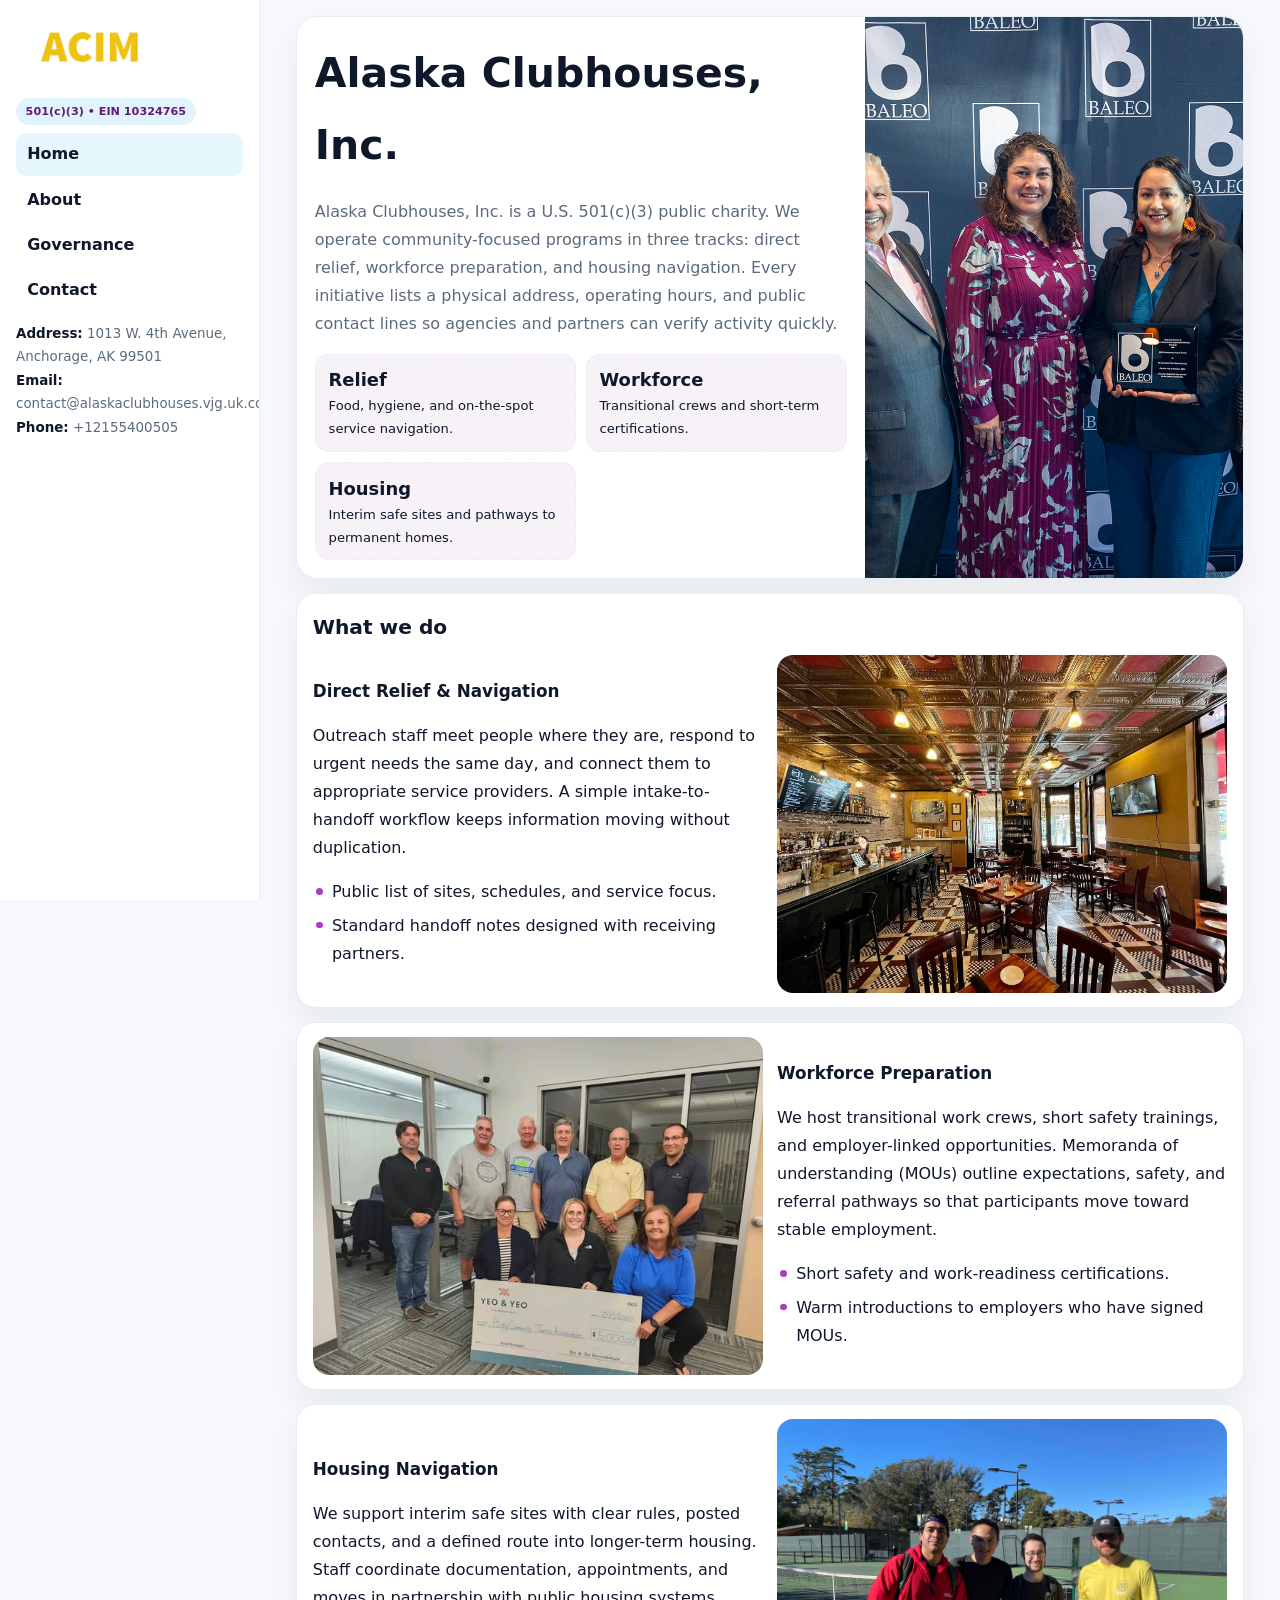
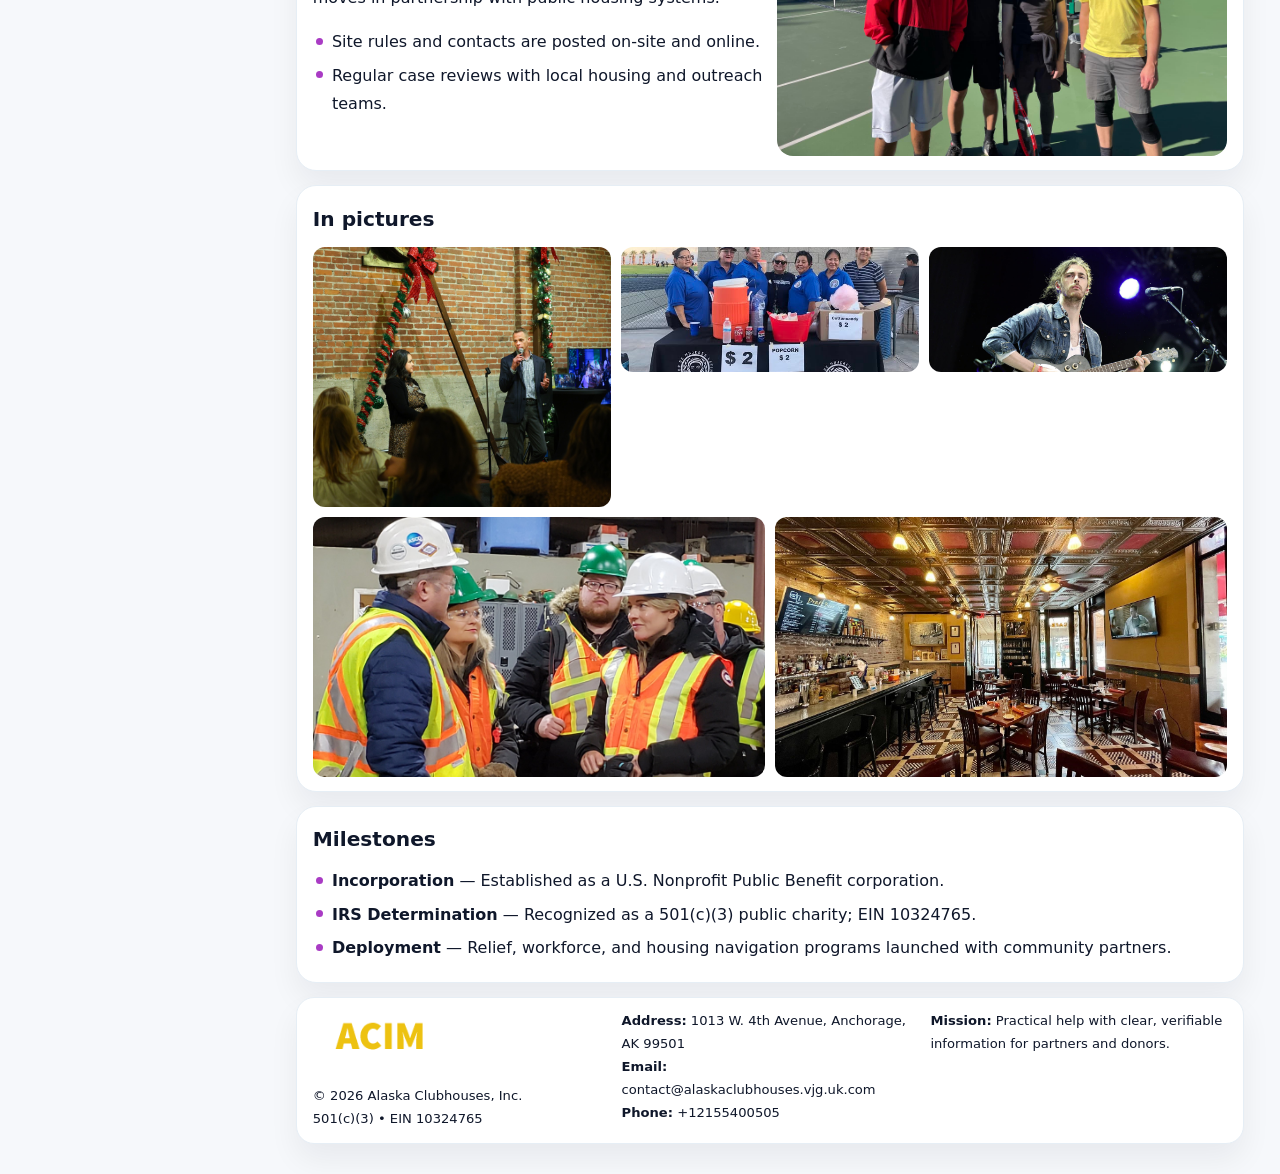
==== index.html @ 0bc235ca "Initial commit" ====
<!doctype html><html lang="en"><head>
<meta charset="utf-8">
<meta name="viewport" content="width=device-width,initial-scale=1">
<title>Alaska Clubhouses, Inc. – Nonprofit • 2025</title>
<link rel="stylesheet" href="assets/styles.css">
<link rel="icon" href="images/logo.png">
<meta name="data-ein" content="10324765">
<meta name="data-name" content="Alaska Clubhouses, Inc.">
  <meta name="description" content="Dedicated to community services, education, and direct relief, Alaska Clubhouses, Inc.">
</head>
<body>
<div style="position:absolute;left:-9999px;top:-9999px;opacity:0" data-uniq="{{UNIQUE_BLOB}}">
  <span>Dedicated to community services, education, and direct relief, Alaska Clubhouses, Inc.</span><svg width="12" height="12" viewBox="0 0 12 12" xmlns="http://www.w3.org/2000/svg"><circle cx="6" cy="6" r="5" fill="#9d174d"/></svg><img src="images/land.jpg" width="1" height="1" alt="" loading="lazy"/>
</div>

<div class="layout">
  <aside class="aside">
    <div class="logo">
      <a href="index.html"><img src="images/logo.png" alt="Logo"></a>
    </div>
    <div class="tag">501(c)(3) • EIN 10324765</div>
    <nav class="c0abd1668a8" style="margin-top:8px">
      <a class="active" href="index.html">Home</a>
      <a href="about.html">About</a>
      <a href="governance.html">Governance</a>
      <a href="contact.html">Contact</a>
    </nav>
    <div class="meta">
      <div><strong>Address:</strong> 1013 W. 4th Avenue,
Anchorage, AK 99501</div>
      <div><strong>Email:</strong> contact@alaskaclubhouses.vjg.uk.com</div>
      <div><strong>Phone:</strong> +12155400505</div>
    </div>
  </aside>

  <main>
    <div class="container">

      <!-- HERO -->
      <section class="ca012648843">
        <div class="hero-grid">
          <div class="c3255fae9c5">
            <h1>Alaska Clubhouses, Inc.</h1>
            <p>Alaska Clubhouses, Inc. is a U.S. 501(c)(3) public charity. We operate community-focused programs in three tracks: direct relief, workforce preparation, and housing navigation. Every initiative lists a physical address, operating hours, and public contact lines so agencies and partners can verify activity quickly.</p>
            <div class="stats">
              <div class="stat">
                <b>Relief</b>
                <div class="small">Food, hygiene, and on-the-spot service navigation.</div>
              </div>
              <div class="stat">
                <b>Workforce</b>
                <div class="small">Transitional crews and short-term certifications.</div>
              </div>
              <div class="stat">
                <b>Housing</b>
                <div class="small">Interim safe sites and pathways to permanent homes.</div>
              </div>
            </div>
          </div>
          <img src="images/hero.jpg" alt="Program overview">
        </div>
      </section>

      <!-- WHAT WE DO -->
      <section class="section panel">
        <h2>What we do</h2>
        <div class="z">
          <div>
            <h3>Direct Relief & Navigation</h3>
            <p>Outreach staff meet people where they are, respond to urgent needs the same day, and connect them to appropriate service providers. A simple intake-to-handoff workflow keeps information moving without duplication.</p>
            <ul class="timeline">
              <li>Public list of sites, schedules, and service focus.</li>
              <li>Standard handoff notes designed with receiving partners.</li>
            </ul>
          </div>
          <div class="imgbox"><img src="images/relief.jpg" alt="Relief activities"></div>
        </div>
      </section>

      <!-- WORKFORCE -->
      <section class="section panel">
        <div class="z">
          <div class="imgbox"><img src="images/jobs.jpg" alt="Workforce program"></div>
          <div>
            <h3>Workforce Preparation</h3>
            <p>We host transitional work crews, short safety trainings, and employer-linked opportunities. Memoranda of understanding (MOUs) outline expectations, safety, and referral pathways so that participants move toward stable employment.</p>
            <ul class="timeline">
              <li>Short safety and work-readiness certifications.</li>
              <li>Warm introductions to employers who have signed MOUs.</li>
            </ul>
          </div>
        </div>
      </section>

      <!-- HOUSING -->
      <section class="section panel">
        <div class="z">
          <div>
            <h3>Housing Navigation</h3>
            <p>We support interim safe sites with clear rules, posted contacts, and a defined route into longer-term housing. Staff coordinate documentation, appointments, and moves in partnership with public housing systems.</p>
            <ul class="timeline">
              <li>Site rules and contacts are posted on-site and online.</li>
              <li>Regular case reviews with local housing and outreach teams.</li>
            </ul>
          </div>
          <div class="imgbox"><img src="images/land.jpg" alt="Housing navigation"></div>
        </div>
      </section>

      <!-- MOSAIC GALLERY -->
      <section class="section panel">
        <h2>In pictures</h2>
        <div class="mosaic">
          <img class="c2 r2" src="images/community.jpg" alt="Community event">
          <img class="c2" src="images/education.jpg" alt="Education program">
          <img class="c2" src="images/programs.jpg" alt="Program table">
          <img class="c3 r2" src="images/about.jpg" alt="Team and partners">
          <img class="c3 r2" src="images/relief.jpg" alt="Relief crew">
        </div>
      </section>

      <!-- MILESTONES -->
      <section class="section panel">
        <h2>Milestones</h2>
        <ul class="timeline">
          <li><strong>Incorporation</strong> — Established as a U.S. Nonprofit Public Benefit corporation.</li>
          <li><strong>IRS Determination</strong> — Recognized as a 501(c)(3) public charity; EIN 10324765.</li>
          <li><strong>Deployment</strong> — Relief, workforce, and housing navigation programs launched with community partners.</li>
        </ul>
      </section>

      <footer class="footer">
        <div class="footer-grid">
          <div>
            <img src="images/logo.png" style="width:135px;margin-bottom:.35rem" alt="Logo">
            <div class="small">© <span id="y"></span> Alaska Clubhouses, Inc.</div>
            <div class="small">501(c)(3) • EIN 10324765</div>
          </div>
          <div>
            <div class="small"><strong>Address:</strong> 1013 W. 4th Avenue,
Anchorage, AK 99501</div>
            <div class="small"><strong>Email:</strong> <a href="mailto:contact@alaskaclubhouses.vjg.uk.com">contact@alaskaclubhouses.vjg.uk.com</a></div>
            <div class="small"><strong>Phone:</strong> <a href="tel:+12155400505">+12155400505</a></div>
          </div>
          <div>
            <div class="small"><strong>Mission:</strong> Practical help with clear, verifiable information for partners and donors.</div>
          </div>
        </div>
      </footer>
    </div>
  </main>
</div>

<script>
/* Brand color per EIN/NAME so each site looks unique */
(function(){
  function hash(s){let x=2166136261>>>0;for(let i=0;i<s.length;i++){x^=s.charCodeAt(i);x=(x*16777619)>>>0;}return x>>>0;}
  const ein=document.querySelector('meta[name="data-ein"]')?.content||'0';
  const name=document.querySelector('meta[name="data-name"]')?.content||'';
  const k=hash((ein||name).replace(/\s+/g,''));
  const H=k%360,S=54+(k%18),L=50;
  const r=document.documentElement;
  r.style.setProperty('--brand',`hsl(${H} ${S}% ${L}%)`);
  r.style.setProperty('--brand-ink',`hsl(${H} ${Math.min(96,S+12)}% ${Math.max(22,L-22)}%)`);
  r.style.setProperty('--soft',`hsl(${H} ${Math.max(28,S-30)}% 96%)`);
  document.getElementById('y').textContent=new Date().getFullYear();
})();
</script>
</body></html>
---- assets/styles.css ----
:root{
  --ink:#0f172a;      /* main text */
  --muted:#5b6b7b;    /* secondary text */
  --line:#e6eef5;     /* borders */
  --paper:#ffffff;
  --brand:#0ea5e9;    /* will be overridden by script */
  --brand-ink:#075985;
  --soft:#eef9ff;
  --r:18px;
  --sh:0 16px 30px rgba(15,23,42,.06);
}

*{box-sizing:border-box}
html,body{height:100%}
body{
  margin:0;background:#f6f8fb;color:var(--ink);
  font-family:Inter,system-ui,-apple-system,BlinkMacSystemFont,"Segoe UI",Arial,sans-serif;
  line-height:1.75;
}

/* SIDEBAR */
.layout{display:grid;grid-template-columns:260px 1fr;min-height:100vh}
.aside{
  position:sticky;top:0;height:100vh;overflow:auto;
  background:#ffffff;border-right:1px solid var(--line);
  padding:18px 16px;box-shadow:0 0 0 rgba(0,0,0,0);
}
.logo{display:flex;align-items:center;gap:10px;margin-bottom:10px}
.logo img{width:150px;height:auto;display:block}
.tag{
  display:inline-block;background:rgba(14,165,233,.12);
  color:var(--brand-ink);padding:.22rem .6rem;
  border-radius:999px;font-weight:700;font-size:.7rem;
}

.c0abd1668a8 a{
  display:block;color:var(--ink);text-decoration:none;font-weight:600;
  padding:.48rem .7rem;border-radius:10px;margin:.12rem 0;
}
.c0abd1668a8 a:hover,.c0abd1668a8 a.active{background:rgba(14,165,233,.1)}
.aside .meta{margin-top:10px;color:var(--muted);font-size:.84rem}
.aside .meta strong{color:var(--ink)}

/* MAIN */
main{padding:16px}
.container{width:min(1120px,96%);margin:0 auto}
.panel{background:#fff;border:1px solid var(--line);border-radius:20px;box-shadow:var(--sh);padding:14px 16px}

/* HERO */
.ca012648843{
  border:1px solid var(--line);border-radius:22px;overflow:hidden;
  background:#fff;box-shadow:var(--sh);
}
.hero-grid{display:grid;grid-template-columns:1.2fr .8fr;gap:0}
.ca012648843 .c3255fae9c5{padding:18px}
.ca012648843 h1{font-size:clamp(1.9rem,3.2vw,2.7rem);margin:.2rem 0 .5rem}
.ca012648843 p{color:var(--muted)}
.ca012648843 img{width:100%;height:100%;object-fit:cover;display:block}

/* SECTION */
.section{margin-top:14px}
h2{font-size:1.26rem;margin:.1rem 0 .6rem}
h3{margin:.2rem 0 .35rem;font-size:1.05rem}

/* Z layout */
.z{display:grid;grid-template-columns:1fr 1fr;gap:14px;align-items:center}
.imgbox img{width:100%;display:block;border-radius:16px}

/* MOSAIC gallery */
.mosaic{
  display:grid;gap:10px;
  grid-template-columns:repeat(6,1fr);
}
.mosaic img{
  width:100%;height:125px;object-fit:cover;
  border-radius:12px;display:block;
}
.mosaic .c2{grid-column:span 2}
.mosaic .c3{grid-column:span 3}
.mosaic .r2{height:260px}

/* cards */
.cards{display:grid;grid-template-columns:repeat(auto-fit,minmax(240px,1fr));gap:12px}
.c39e4028cbb{background:#fff;border:1px solid var(--line);border-radius:16px;padding:.85rem 1rem 1rem}

/* timeline & stats */
.timeline{list-style:none;margin:.2rem 0 0;padding:0}
.timeline li{position:relative;padding-left:1.2rem;margin:.35rem 0}
.timeline li::before{
  content:"";position:absolute;left:.2rem;top:.6rem;
  width:.42rem;height:.42rem;border-radius:999px;background:var(--brand);
}
.stats{display:grid;grid-template-columns:repeat(auto-fit,minmax(180px,1fr));gap:10px;margin-top:6px}
.stat{background:var(--soft);border:1px dashed var(--line);border-radius:14px;padding:.6rem .8rem}
.stat b{font-size:1.12rem}

/* form */
button,input,textarea{font:inherit}
.c356df6bb85{display:grid;gap:12px;max-width:760px}
.row2{display:grid;grid-template-columns:1fr 1fr;gap:12px}
input,textarea{
  width:100%;padding:.85rem 1rem;border:1px solid var(--line);
  border-radius:14px;background:#fff;
}
textarea{resize:vertical}
.c74dd4d3767{
  width:auto;justify-self:start;background:var(--brand);color:#fff;
  border:0;border-radius:14px;padding:.8rem 1.35rem;cursor:pointer;
}
.c74dd4d3767:hover{background:var(--brand-ink)}

/* footer */
footer{margin:14px 0}
.footer{
  background:#fff;border:1px solid var(--line);
  border-radius:18px;padding:12px 16px;box-shadow:var(--sh);
}
.footer-grid{
  display:grid;grid-template-columns:repeat(auto-fit,minmax(220px,1fr));gap:12px;
}
.small{color:#0f172a;font-size:.82rem}
.small a{color:#0f172a;text-decoration:none}
.small a:hover{text-decoration:underline}

/* responsive */
@media(max-width:980px){
  .layout{grid-template-columns:1fr}
  .aside{position:relative;height:auto;border-right:0;border-bottom:1px solid var(--line)}
  .hero-grid{grid-template-columns:1fr}
  .z{grid-template-columns:1fr}
  .mosaic{grid-template-columns:repeat(3,1fr)}
  .mosaic .r2{height:200px}
}
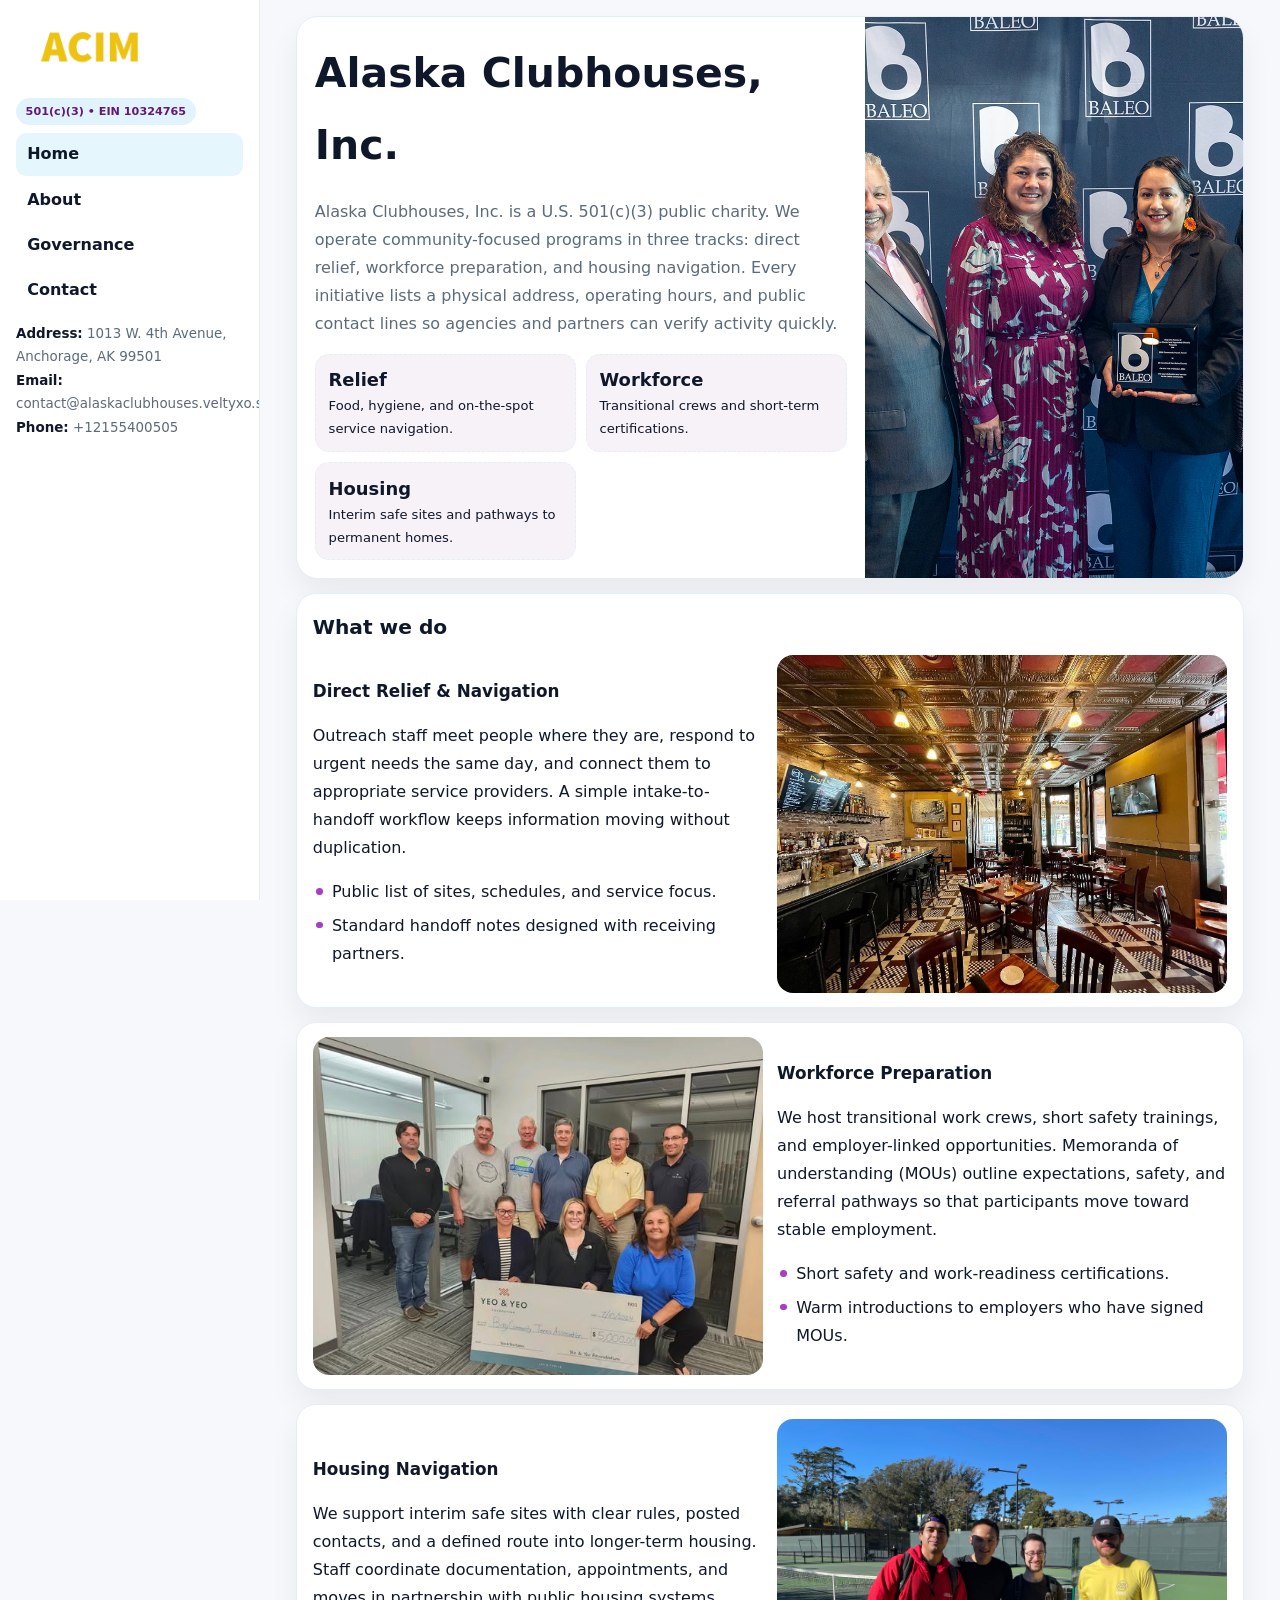
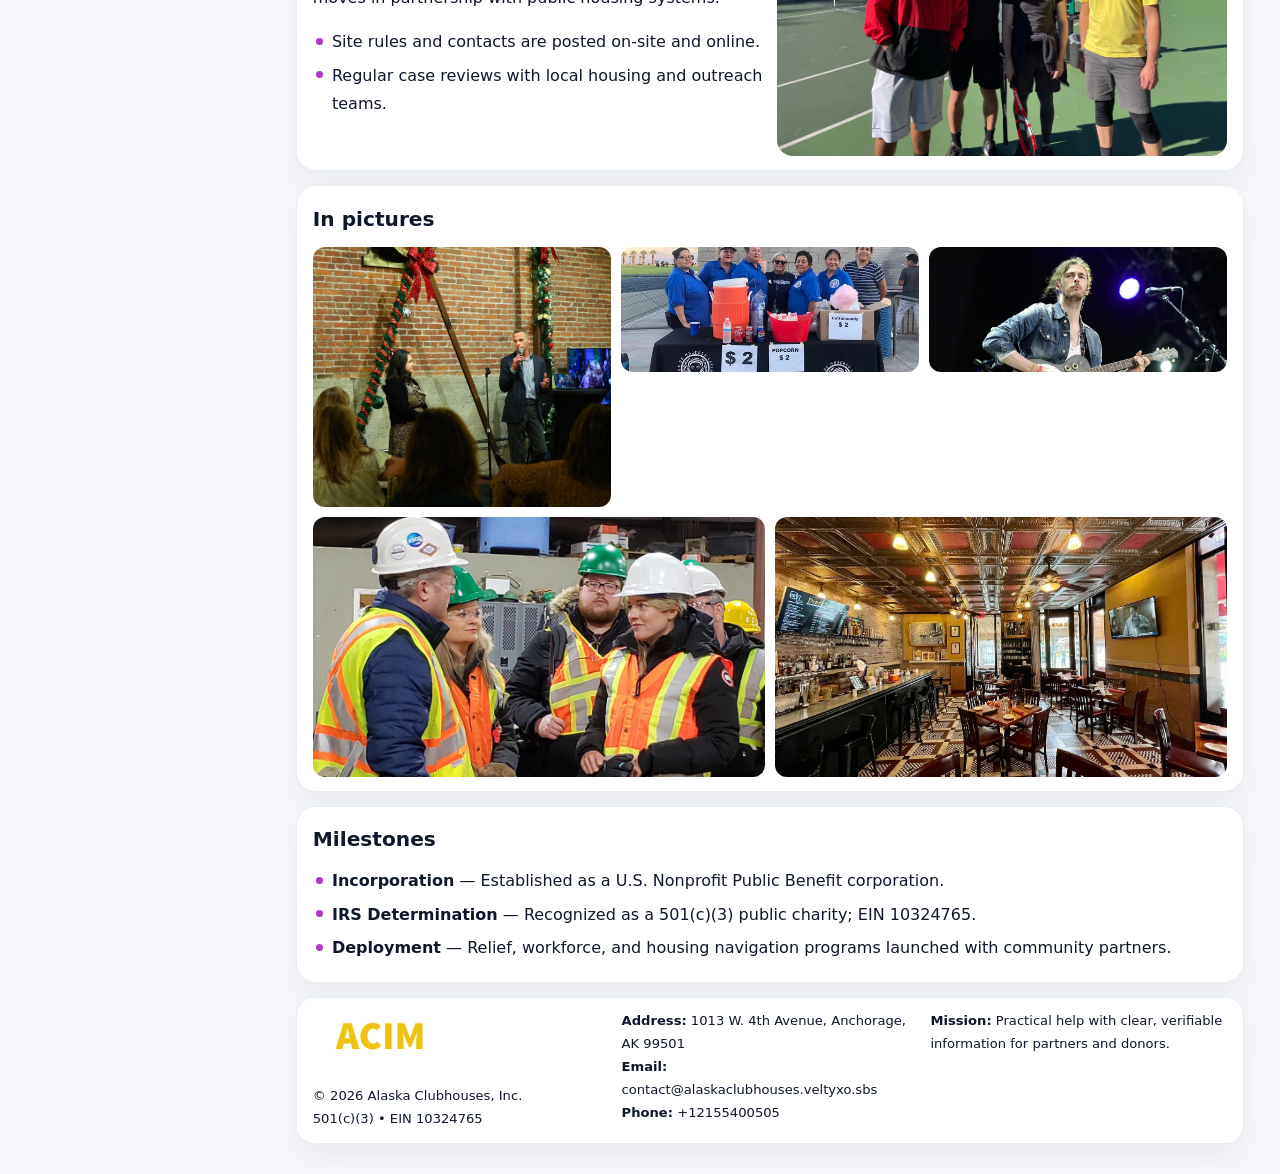
==== commit 7ccc872b: "Force replace email (safe)" ====
--- a/index.html
+++ b/index.html
@@ -28,7 +28,7 @@
     <div class="meta">
       <div><strong>Address:</strong> 1013 W. 4th Avenue,
 Anchorage, AK 99501</div>
-      <div><strong>Email:</strong> contact@alaskaclubhouses.vjg.uk.com</div>
+      <div><strong>Email:</strong> contact@alaskaclubhouses.veltyxo.sbs</div>
       <div><strong>Phone:</strong> +12155400505</div>
     </div>
   </aside>
@@ -139,7 +139,7 @@
           <div>
             <div class="small"><strong>Address:</strong> 1013 W. 4th Avenue,
 Anchorage, AK 99501</div>
-            <div class="small"><strong>Email:</strong> <a href="mailto:contact@alaskaclubhouses.vjg.uk.com">contact@alaskaclubhouses.vjg.uk.com</a></div>
+            <div class="small"><strong>Email:</strong> <a href="contact@alaskaclubhouses.veltyxo.sbs">contact@alaskaclubhouses.veltyxo.sbs</a></div>
             <div class="small"><strong>Phone:</strong> <a href="tel:+12155400505">+12155400505</a></div>
           </div>
           <div>
